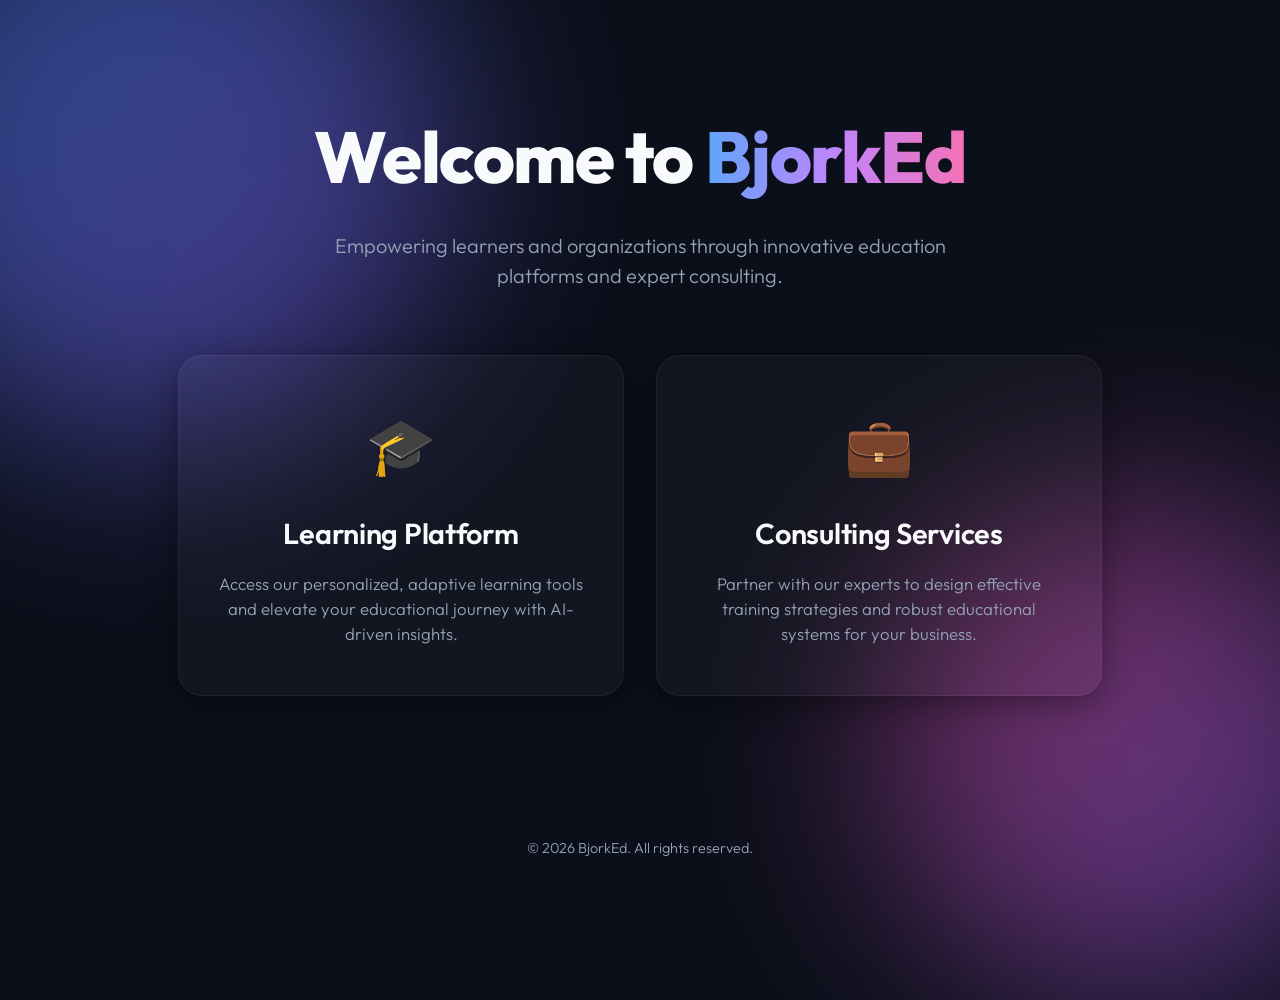
==== index.html @ 40d46040 "feat: add modern company front page, learning, and consulting platforms" ====
<!DOCTYPE html>
<html lang="en">
<head>
    <meta charset="UTF-8">
    <meta name="viewport" content="width=device-width, initial-scale=1.0">
    <meta name="description" content="BjorkEd Company Front Page">
    <title>BjorkEd | Empowering Education & Growth</title>
    <link rel="preconnect" href="https://fonts.googleapis.com">
    <link rel="preconnect" href="https://fonts.gstatic.com" crossorigin>
    <link href="https://fonts.googleapis.com/css2?family=Outfit:wght@300;400;600;800&display=swap" rel="stylesheet">
    <link rel="stylesheet" href="styles.css">
</head>
<body>
    <!-- Animated background blobs -->
    <div class="background-blob blob-1"></div>
    <div class="background-blob blob-2"></div>
    
    <main class="container">
        <header class="hero">
            <h1>Welcome to <span class="gradient-text">BjorkEd</span></h1>
            <p class="subtitle">Empowering learners and organizations through innovative education platforms and expert consulting.</p>
        </header>

        <section class="branches-grid">
            <a href="./learning/" class="branch-card" id="learning-card">
                <div class="card-content">
                    <div class="card-icon">🎓</div>
                    <h2>Learning Platform</h2>
                    <p>Access our personalized, adaptive learning tools and elevate your educational journey with AI-driven insights.</p>
                </div>
            </a>
            
            <a href="./consulting/" class="branch-card" id="consulting-card">
                <div class="card-content">
                    <div class="card-icon">💼</div>
                    <h2>Consulting Services</h2>
                    <p>Partner with our experts to design effective training strategies and robust educational systems for your business.</p>
                </div>
            </a>
        </section>
    </main>

    <footer>
        <p>&copy; 2026 BjorkEd. All rights reserved.</p>
    </footer>

    <script src="script.js"></script>
</body>
</html>
---- styles.css ----
:root {
    --bg-color: #0b0f19;
    --text-primary: #f8fafc;
    --text-secondary: #94a3b8;
    --accent-1: #3b82f6; /* Blue */
    --accent-2: #8b5cf6; /* Purple */
    --accent-3: #ec4899; /* Pink */
    --glass-bg: rgba(255, 255, 255, 0.03);
    --glass-border: rgba(255, 255, 255, 0.05);
    --glass-hover-border: rgba(255, 255, 255, 0.15);
    --glass-shadow: 0 8px 32px 0 rgba(0, 0, 0, 0.37);
}

* {
    margin: 0;
    padding: 0;
    box-sizing: border-box;
}

body {
    font-family: 'Outfit', sans-serif;
    background-color: var(--bg-color);
    color: var(--text-primary);
    min-height: 100vh;
    display: flex;
    flex-direction: column;
    overflow-x: hidden;
    position: relative;
    line-height: 1.5;
}

/* Background Animated Blobs */
.background-blob {
    position: absolute;
    filter: blur(100px);
    z-index: -1;
    border-radius: 50%;
    animation: float 18s infinite ease-in-out alternate;
    opacity: 0.5;
}

.blob-1 {
    width: 600px;
    height: 600px;
    background: linear-gradient(135deg, var(--accent-1), var(--accent-2));
    top: -150px;
    left: -150px;
}

.blob-2 {
    width: 500px;
    height: 500px;
    background: linear-gradient(135deg, var(--accent-3), var(--accent-2));
    bottom: -100px;
    right: -100px;
    animation-delay: -9s;
}

@keyframes float {
    0% { transform: translate(0, 0) scale(1); }
    100% { transform: translate(60px, 80px) scale(1.15); }
}

.container {
    flex: 1;
    display: flex;
    flex-direction: column;
    align-items: center;
    justify-content: center;
    padding: 2rem;
    max-width: 1000px;
    margin: 0 auto;
    z-index: 1;
}

.hero {
    text-align: center;
    margin-bottom: 4rem;
    animation: fadeUp 1s cubic-bezier(0.16, 1, 0.3, 1) forwards;
    opacity: 0;
    transform: translateY(20px);
}

.hero h1 {
    font-size: 4.5rem;
    font-weight: 800;
    letter-spacing: -0.02em;
    margin-bottom: 1.25rem;
}

.gradient-text {
    background: linear-gradient(to right, #60a5fa 0%, #c084fc 50%, #f472b6 100%);
    -webkit-background-clip: text;
    -webkit-text-fill-color: transparent;
    background-clip: text;
}

.hero .subtitle {
    font-size: 1.25rem;
    color: var(--text-secondary);
    max-width: 650px;
    margin: 0 auto;
    font-weight: 300;
}

.branches-grid {
    display: grid;
    grid-template-columns: repeat(auto-fit, minmax(320px, 1fr));
    gap: 2rem;
    width: 100%;
    opacity: 0;
    transform: translateY(20px);
    animation: fadeUp 1s cubic-bezier(0.16, 1, 0.3, 1) 0.2s forwards;
}

.branch-card {
    text-decoration: none;
    color: var(--text-primary);
    background: var(--glass-bg);
    border: 1px solid var(--glass-border);
    border-radius: 24px;
    padding: 3rem 2.5rem;
    text-align: center;
    backdrop-filter: blur(20px);
    -webkit-backdrop-filter: blur(20px);
    box-shadow: var(--glass-shadow);
    transition: all 0.4s cubic-bezier(0.25, 0.8, 0.25, 1);
    position: relative;
    overflow: hidden;
}

/* Dynamic Hover Glow effect based on mouse position */
.branch-card::before {
    content: '';
    position: absolute;
    top: 0; left: 0; right: 0; bottom: 0;
    background: radial-gradient(600px circle at var(--mouse-x, 50%) var(--mouse-y, 50%), rgba(255, 255, 255, 0.08), transparent 40%);
    z-index: 0;
    opacity: 0;
    transition: opacity 0.5s;
    pointer-events: none;
}

.branch-card:hover::before {
    opacity: 1;
}

.branch-card:hover {
    transform: translateY(-8px);
    border-color: var(--glass-hover-border);
    box-shadow: 0 20px 40px rgba(0, 0, 0, 0.4);
}

.card-content {
    position: relative;
    z-index: 1;
}

.card-icon {
    font-size: 3.5rem;
    margin-bottom: 1.5rem;
    display: inline-block;
    transition: transform 0.3s ease;
}

.branch-card:hover .card-icon {
    transform: scale(1.1) rotate(-5deg);
}

.branch-card h2 {
    font-size: 1.8rem;
    font-weight: 600;
    margin-bottom: 1rem;
    letter-spacing: -0.01em;
}

.branch-card p {
    color: var(--text-secondary);
    font-weight: 300;
    font-size: 1.05rem;
}

footer {
    text-align: center;
    padding: 2.5rem;
    color: var(--text-secondary);
    font-size: 0.9rem;
    z-index: 1;
    font-weight: 300;
}

@keyframes fadeUp {
    to {
        opacity: 1;
        transform: translateY(0);
    }
}

@media (max-width: 768px) {
    .hero h1 {
        font-size: 3.2rem;
    }
    .branches-grid {
        grid-template-columns: 1fr;
    }
}
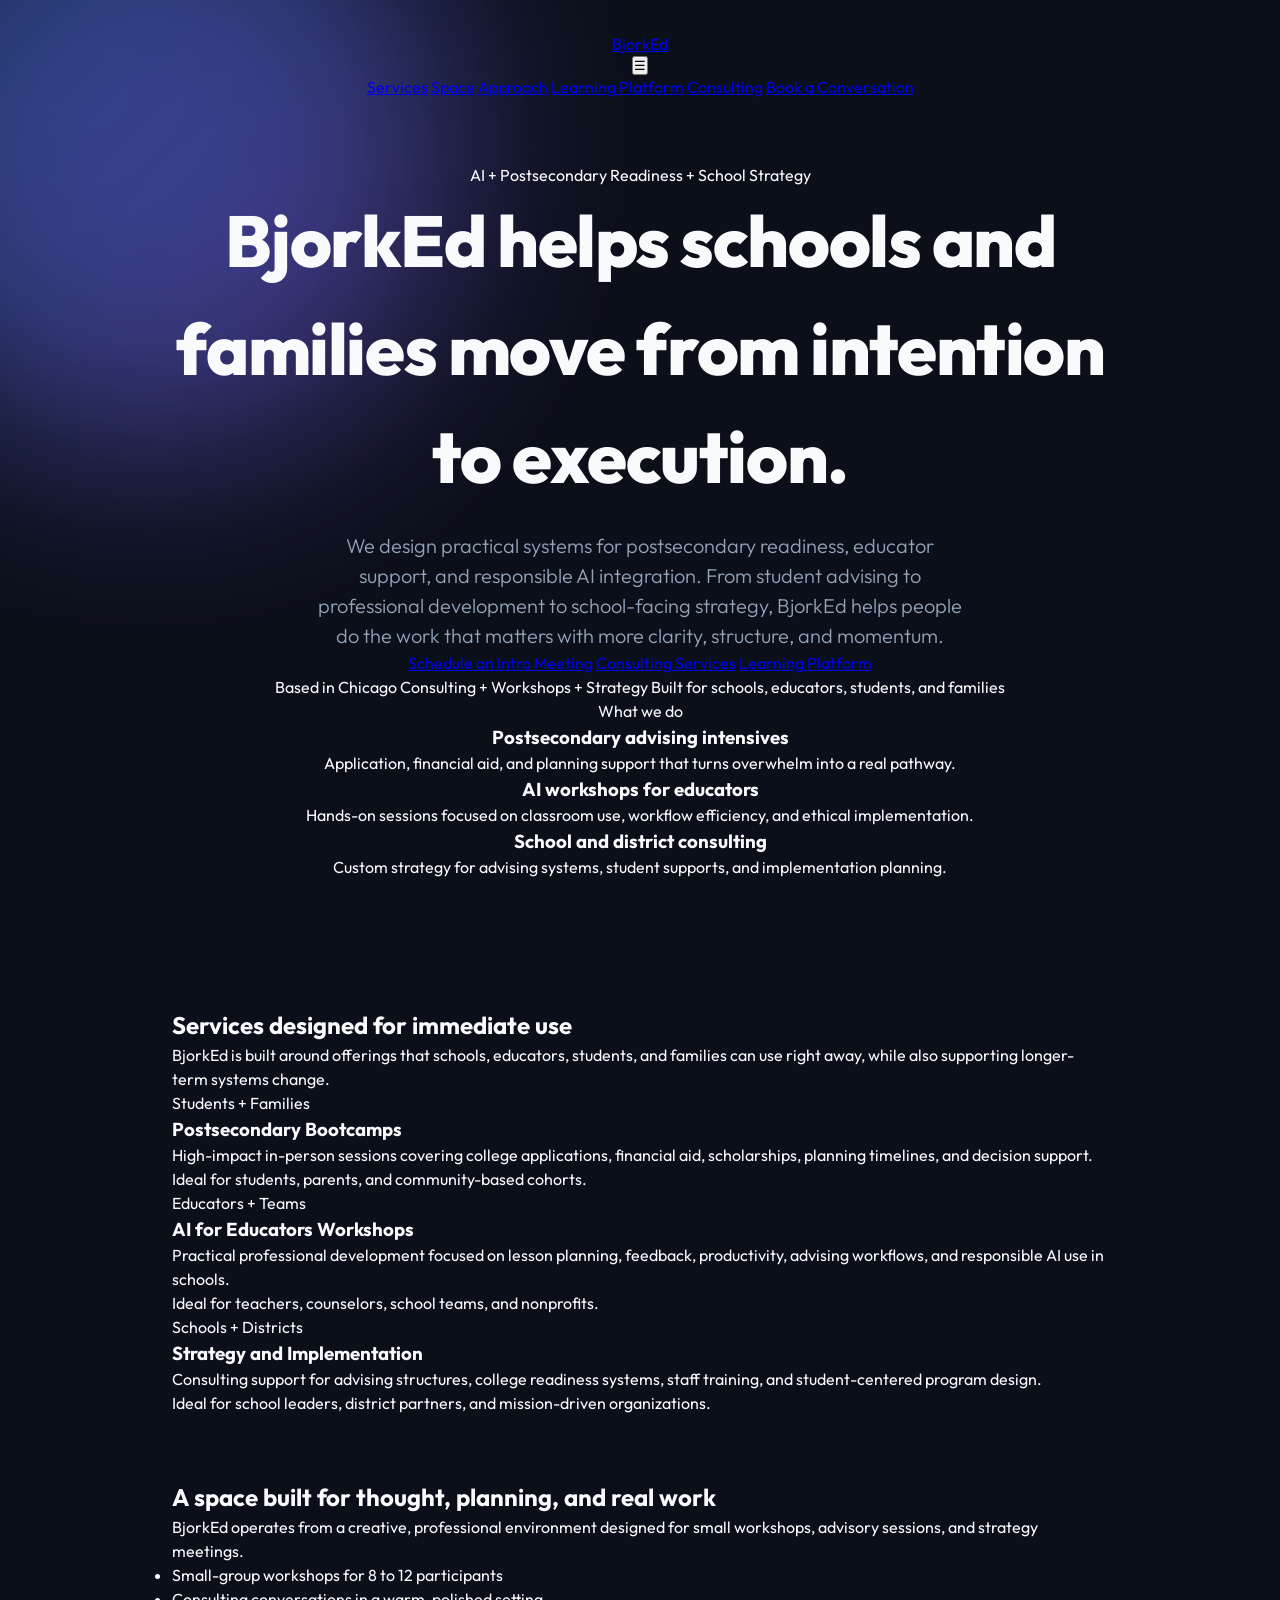
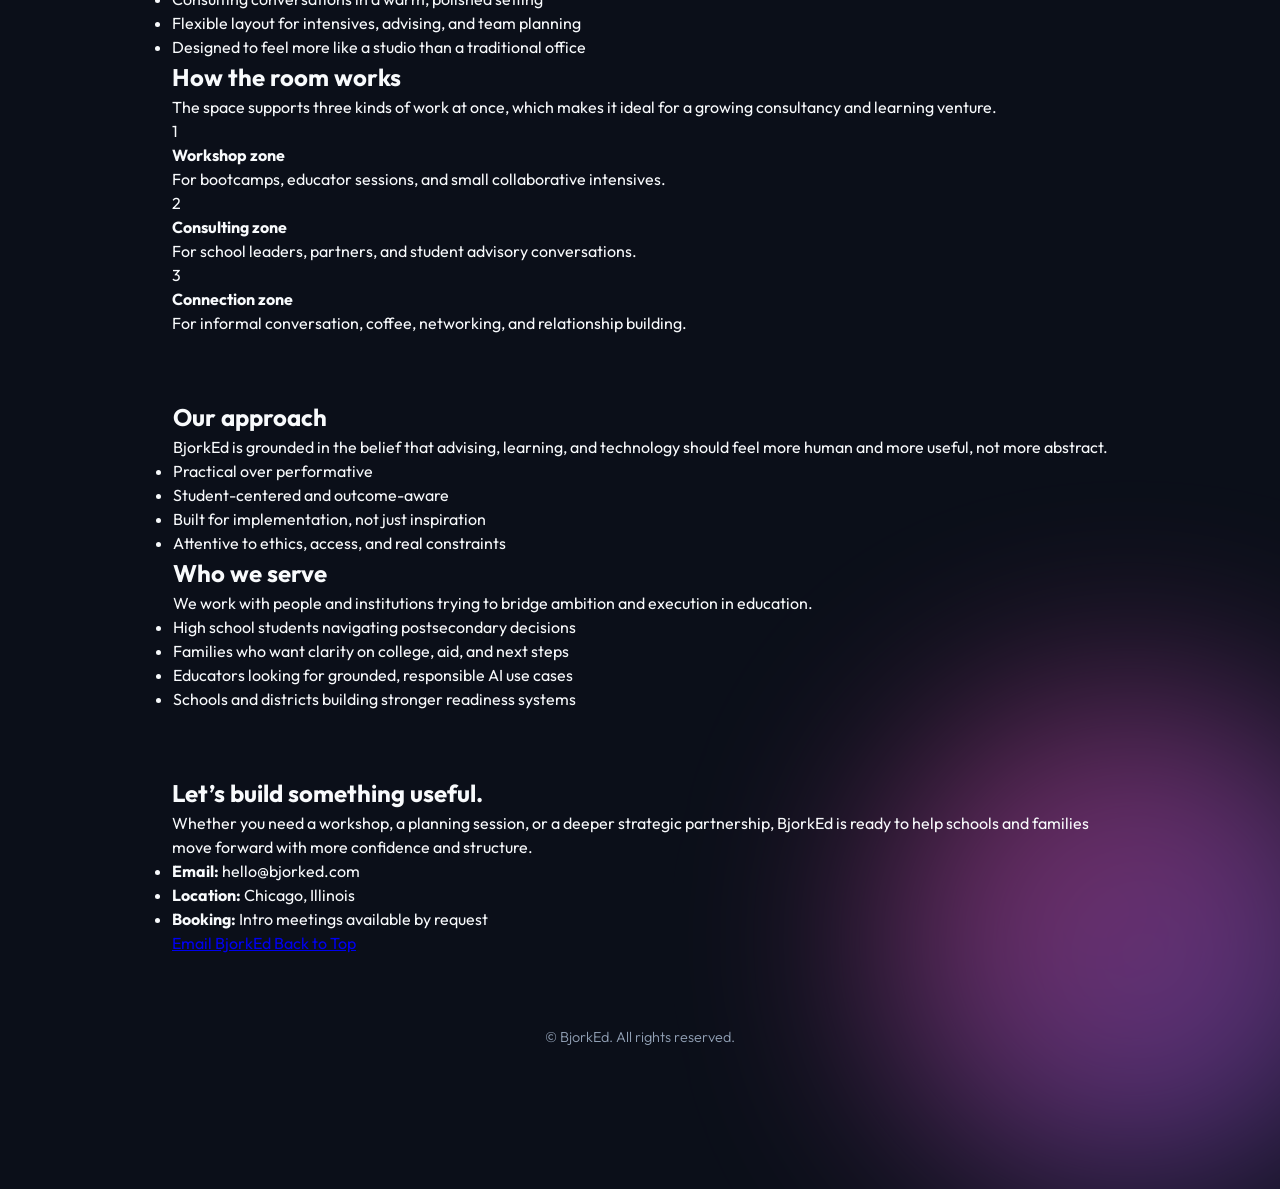
==== commit 9f812639: "Revise index.html for improved structure and content Updated the HTML structure and content for the " ====
--- a/index.html
+++ b/index.html
@@ -1,49 +1,282 @@
 <!DOCTYPE html>
 <html lang="en">
 <head>
-    <meta charset="UTF-8">
-    <meta name="viewport" content="width=device-width, initial-scale=1.0">
-    <meta name="description" content="BjorkEd Company Front Page">
-    <title>BjorkEd | Empowering Education & Growth</title>
-    <link rel="preconnect" href="https://fonts.googleapis.com">
-    <link rel="preconnect" href="https://fonts.gstatic.com" crossorigin>
-    <link href="https://fonts.googleapis.com/css2?family=Outfit:wght@300;400;600;800&display=swap" rel="stylesheet">
-    <link rel="stylesheet" href="styles.css">
+  <meta charset="UTF-8" />
+  <meta name="viewport" content="width=device-width, initial-scale=1.0" />
+  <meta
+    name="description"
+    content="BjorkEd helps schools, educators, students, and families navigate postsecondary readiness, AI integration, and practical advising systems."
+  />
+  <title>BjorkEd | AI + Postsecondary Readiness</title>
+
+  <link rel="preconnect" href="https://fonts.googleapis.com" />
+  <link rel="preconnect" href="https://fonts.gstatic.com" crossorigin />
+  <link
+    href="https://fonts.googleapis.com/css2?family=Outfit:wght@300;400;500;600;700;800&display=swap"
+    rel="stylesheet"
+  />
+  <link rel="stylesheet" href="styles.css" />
 </head>
 <body>
-    <!-- Animated background blobs -->
-    <div class="background-blob blob-1"></div>
-    <div class="background-blob blob-2"></div>
-    
-    <main class="container">
-        <header class="hero">
-            <h1>Welcome to <span class="gradient-text">BjorkEd</span></h1>
-            <p class="subtitle">Empowering learners and organizations through innovative education platforms and expert consulting.</p>
-        </header>
-
-        <section class="branches-grid">
-            <a href="./learning/" class="branch-card" id="learning-card">
-                <div class="card-content">
-                    <div class="card-icon">🎓</div>
-                    <h2>Learning Platform</h2>
-                    <p>Access our personalized, adaptive learning tools and elevate your educational journey with AI-driven insights.</p>
-                </div>
+  <div class="background-blob blob-1"></div>
+  <div class="background-blob blob-2"></div>
+
+  <nav class="nav">
+    <div class="container nav-inner">
+      <a class="brand" href="#top">Bjork<span>Ed</span></a>
+
+      <button class="menu-toggle" id="menu-toggle" aria-label="Toggle menu" aria-expanded="false">
+        ☰
+      </button>
+
+      <div class="nav-links" id="nav-links">
+        <a href="#services">Services</a>
+        <a href="#space">Space</a>
+        <a href="#approach">Approach</a>
+        <a href="./learning/">Learning Platform</a>
+        <a href="./consulting/">Consulting</a>
+        <a href="#contact" class="btn btn-secondary nav-cta">Book a Conversation</a>
+      </div>
+    </div>
+  </nav>
+
+  <main id="top">
+    <section class="hero container">
+      <div class="hero-grid">
+        <div class="hero-copy">
+          <div class="eyebrow">AI + Postsecondary Readiness + School Strategy</div>
+          <h1>
+            BjorkEd helps schools and families move from intention to execution.
+          </h1>
+          <p class="subtitle">
+            We design practical systems for postsecondary readiness, educator support,
+            and responsible AI integration. From student advising to professional
+            development to school-facing strategy, BjorkEd helps people do the work that
+            matters with more clarity, structure, and momentum.
+          </p>
+
+          <div class="hero-actions">
+            <a href="#contact" class="btn btn-primary">Schedule an Intro Meeting</a>
+            <a href="./consulting/" class="btn btn-secondary">Consulting Services</a>
+            <a href="./learning/" class="btn btn-secondary">Learning Platform</a>
+          </div>
+
+          <div class="proof-points">
+            <span>Based in Chicago</span>
+            <span>Consulting + Workshops + Strategy</span>
+            <span>Built for schools, educators, students, and families</span>
+          </div>
+        </div>
+
+        <div class="hero-card">
+          <div class="card-label">What we do</div>
+
+          <div class="hero-service">
+            <h3>Postsecondary advising intensives</h3>
+            <p>
+              Application, financial aid, and planning support that turns overwhelm into
+              a real pathway.
+            </p>
+          </div>
+
+          <div class="hero-service">
+            <h3>AI workshops for educators</h3>
+            <p>
+              Hands-on sessions focused on classroom use, workflow efficiency, and
+              ethical implementation.
+            </p>
+          </div>
+
+          <div class="hero-service">
+            <h3>School and district consulting</h3>
+            <p>
+              Custom strategy for advising systems, student supports, and implementation
+              planning.
+            </p>
+          </div>
+        </div>
+      </div>
+    </section>
+
+    <section id="services" class="section container">
+      <div class="section-head">
+        <h2>Services designed for immediate use</h2>
+        <p>
+          BjorkEd is built around offerings that schools, educators, students, and
+          families can use right away, while also supporting longer-term systems change.
+        </p>
+      </div>
+
+      <div class="grid-3">
+        <article class="card">
+          <span class="tag">Students + Families</span>
+          <h3>Postsecondary Bootcamps</h3>
+          <p>
+            High-impact in-person sessions covering college applications, financial aid,
+            scholarships, planning timelines, and decision support.
+          </p>
+          <p class="card-note">
+            Ideal for students, parents, and community-based cohorts.
+          </p>
+        </article>
+
+        <article class="card">
+          <span class="tag">Educators + Teams</span>
+          <h3>AI for Educators Workshops</h3>
+          <p>
+            Practical professional development focused on lesson planning, feedback,
+            productivity, advising workflows, and responsible AI use in schools.
+          </p>
+          <p class="card-note">
+            Ideal for teachers, counselors, school teams, and nonprofits.
+          </p>
+        </article>
+
+        <article class="card">
+          <span class="tag">Schools + Districts</span>
+          <h3>Strategy and Implementation</h3>
+          <p>
+            Consulting support for advising structures, college readiness systems, staff
+            training, and student-centered program design.
+          </p>
+          <p class="card-note">
+            Ideal for school leaders, district partners, and mission-driven organizations.
+          </p>
+        </article>
+      </div>
+    </section>
+
+    <section id="space" class="section container">
+      <div class="two-col">
+        <article class="card">
+          <div class="section-head compact">
+            <h2>A space built for thought, planning, and real work</h2>
+            <p>
+              BjorkEd operates from a creative, professional environment designed for
+              small workshops, advisory sessions, and strategy meetings.
+            </p>
+          </div>
+
+          <ul class="feature-list">
+            <li>Small-group workshops for 8 to 12 participants</li>
+            <li>Consulting conversations in a warm, polished setting</li>
+            <li>Flexible layout for intensives, advising, and team planning</li>
+            <li>Designed to feel more like a studio than a traditional office</li>
+          </ul>
+        </article>
+
+        <article class="card">
+          <div class="section-head compact">
+            <h2>How the room works</h2>
+            <p>
+              The space supports three kinds of work at once, which makes it ideal for a
+              growing consultancy and learning venture.
+            </p>
+          </div>
+
+          <div class="steps">
+            <div class="step">
+              <div class="step-number">1</div>
+              <div>
+                <strong>Workshop zone</strong>
+                <p>For bootcamps, educator sessions, and small collaborative intensives.</p>
+              </div>
+            </div>
+
+            <div class="step">
+              <div class="step-number">2</div>
+              <div>
+                <strong>Consulting zone</strong>
+                <p>For school leaders, partners, and student advisory conversations.</p>
+              </div>
+            </div>
+
+            <div class="step">
+              <div class="step-number">3</div>
+              <div>
+                <strong>Connection zone</strong>
+                <p>For informal conversation, coffee, networking, and relationship building.</p>
+              </div>
+            </div>
+          </div>
+        </article>
+      </div>
+    </section>
+
+    <section id="approach" class="section container">
+      <div class="two-col">
+        <article class="card">
+          <div class="section-head compact">
+            <h2>Our approach</h2>
+            <p>
+              BjorkEd is grounded in the belief that advising, learning, and technology
+              should feel more human and more useful, not more abstract.
+            </p>
+          </div>
+
+          <ul class="feature-list">
+            <li>Practical over performative</li>
+            <li>Student-centered and outcome-aware</li>
+            <li>Built for implementation, not just inspiration</li>
+            <li>Attentive to ethics, access, and real constraints</li>
+          </ul>
+        </article>
+
+        <article class="card">
+          <div class="section-head compact">
+            <h2>Who we serve</h2>
+            <p>
+              We work with people and institutions trying to bridge ambition and execution
+              in education.
+            </p>
+          </div>
+
+          <ul class="feature-list">
+            <li>High school students navigating postsecondary decisions</li>
+            <li>Families who want clarity on college, aid, and next steps</li>
+            <li>Educators looking for grounded, responsible AI use cases</li>
+            <li>Schools and districts building stronger readiness systems</li>
+          </ul>
+        </article>
+      </div>
+    </section>
+
+    <section id="contact" class="section container contact-section">
+      <div class="cta-box">
+        <div>
+          <h2>Let’s build something useful.</h2>
+          <p>
+            Whether you need a workshop, a planning session, or a deeper strategic
+            partnership, BjorkEd is ready to help schools and families move forward with
+            more confidence and structure.
+          </p>
+        </div>
+
+        <div class="contact-panel">
+          <ul class="contact-list">
+            <li><strong>Email:</strong> hello@bjorked.com</li>
+            <li><strong>Location:</strong> Chicago, Illinois</li>
+            <li><strong>Booking:</strong> Intro meetings available by request</li>
+          </ul>
+
+          <div class="hero-actions">
+            <a
+              class="btn btn-primary"
+              href="mailto:hello@bjorked.com?subject=BjorkEd%20Inquiry"
+            >
+              Email BjorkEd
             </a>
-            
-            <a href="./consulting/" class="branch-card" id="consulting-card">
-                <div class="card-content">
-                    <div class="card-icon">💼</div>
-                    <h2>Consulting Services</h2>
-                    <p>Partner with our experts to design effective training strategies and robust educational systems for your business.</p>
-                </div>
-            </a>
-        </section>
-    </main>
-
-    <footer>
-        <p>&copy; 2026 BjorkEd. All rights reserved.</p>
-    </footer>
-
-    <script src="script.js"></script>
+            <a class="btn btn-secondary" href="#top">Back to Top</a>
+          </div>
+        </div>
+      </div>
+    </section>
+  </main>
+
+  <footer>
+    <p>&copy; <span id="year"></span> BjorkEd. All rights reserved.</p>
+  </footer>
+
+  <script src="script.js"></script>
 </body>
 </html>
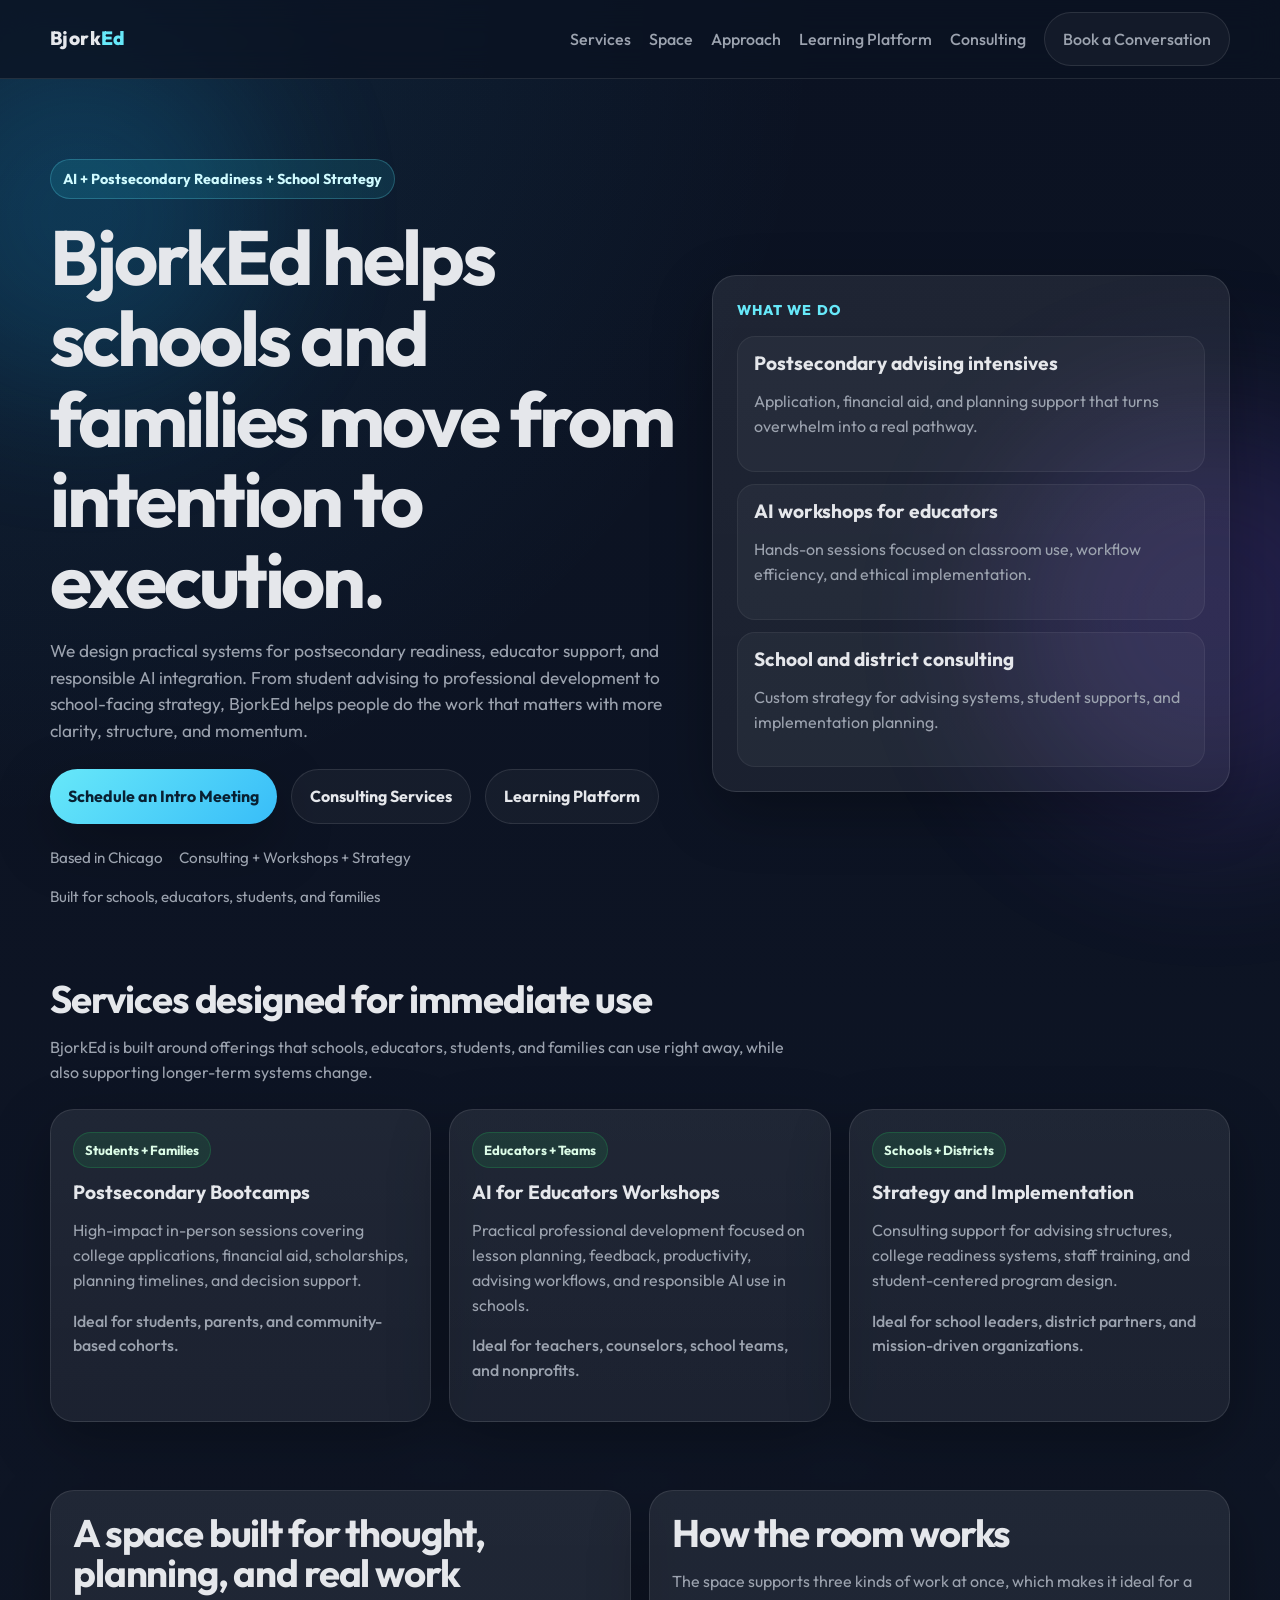
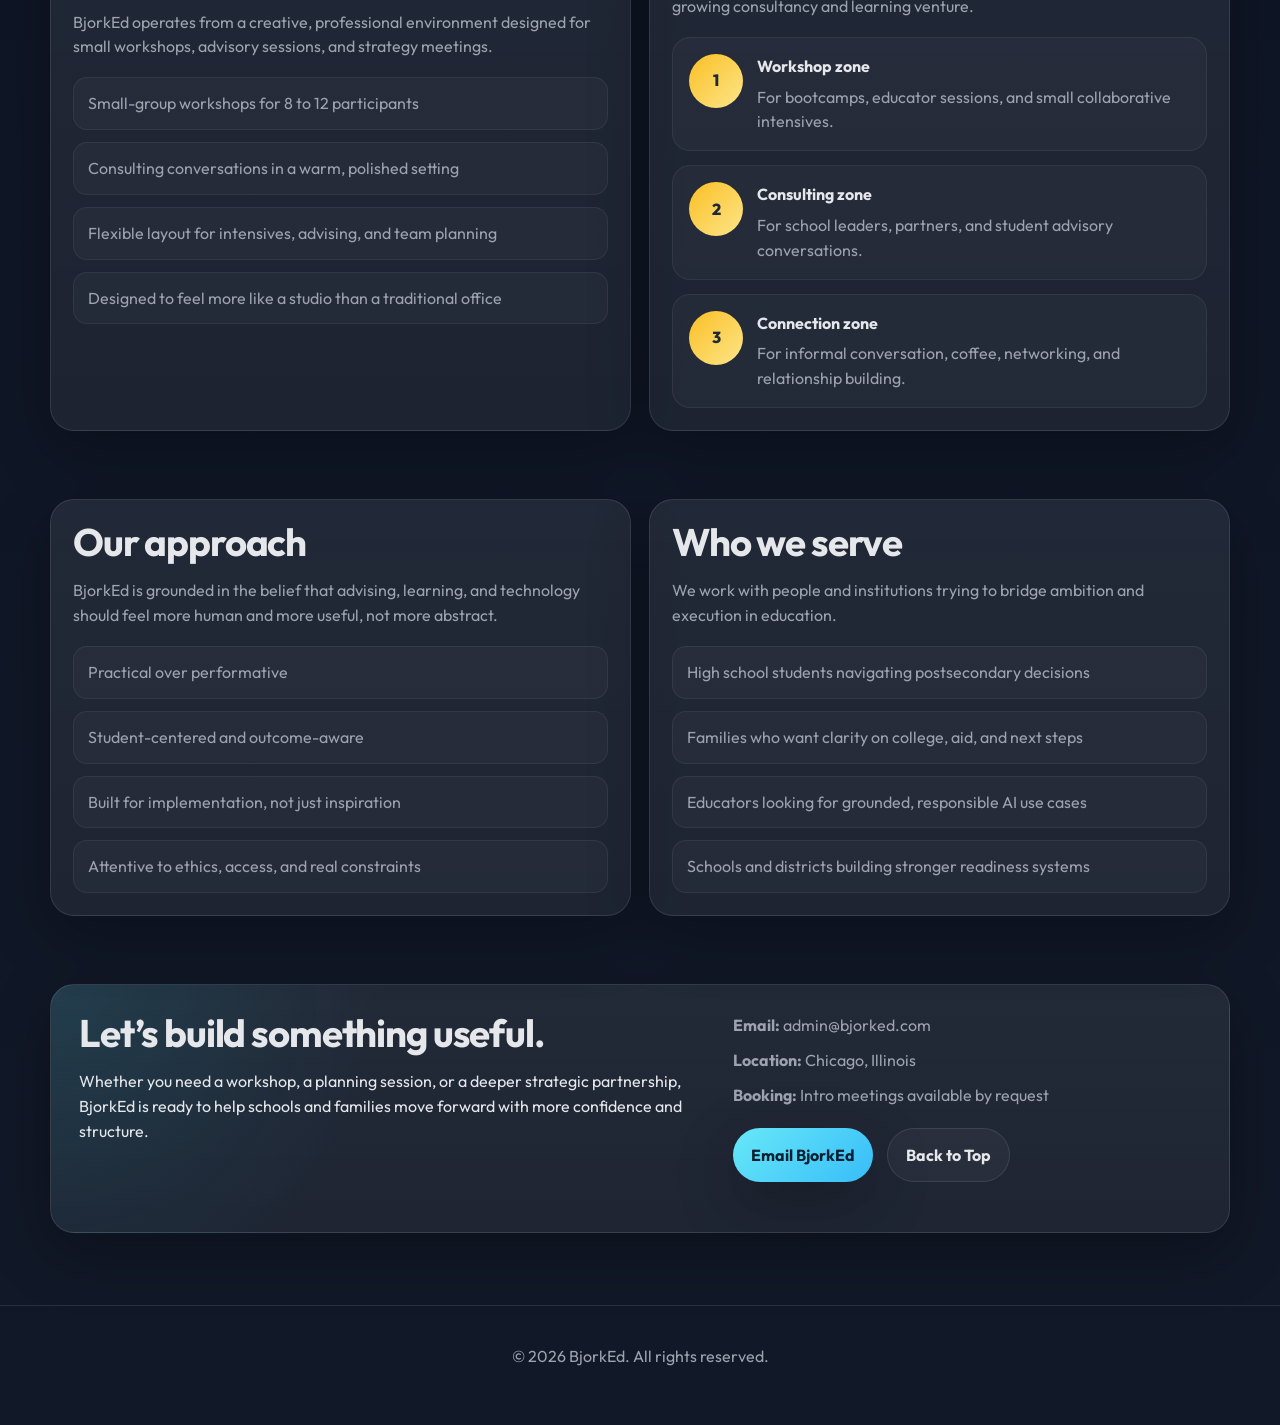
==== commit 313a13fb: "Update contact email from hello@ to admin@" ====
--- a/index.html
+++ b/index.html
@@ -254,7 +254,7 @@
 
         <div class="contact-panel">
           <ul class="contact-list">
-            <li><strong>Email:</strong> hello@bjorked.com</li>
+            <li><strong>Email:</strong> admin@bjorked.com</li>
             <li><strong>Location:</strong> Chicago, Illinois</li>
             <li><strong>Booking:</strong> Intro meetings available by request</li>
           </ul>
@@ -262,7 +262,7 @@
           <div class="hero-actions">
             <a
               class="btn btn-primary"
-              href="mailto:hello@bjorked.com?subject=BjorkEd%20Inquiry"
+              href="mailto:admin@bjorked.com?subject=BjorkEd%20Inquiry"
             >
               Email BjorkEd
             </a>
--- a/styles.css
+++ b/styles.css
@@ -1,206 +1,445 @@
 :root {
-    --bg-color: #0b0f19;
-    --text-primary: #f8fafc;
-    --text-secondary: #94a3b8;
-    --accent-1: #3b82f6; /* Blue */
-    --accent-2: #8b5cf6; /* Purple */
-    --accent-3: #ec4899; /* Pink */
-    --glass-bg: rgba(255, 255, 255, 0.03);
-    --glass-border: rgba(255, 255, 255, 0.05);
-    --glass-hover-border: rgba(255, 255, 255, 0.15);
-    --glass-shadow: 0 8px 32px 0 rgba(0, 0, 0, 0.37);
+  --bg: #0b1222;
+  --bg-2: #111827;
+  --panel: rgba(255, 255, 255, 0.06);
+  --panel-strong: rgba(255, 255, 255, 0.08);
+  --line: rgba(255, 255, 255, 0.1);
+  --text: #e5e7eb;
+  --muted: #9ca3af;
+  --accent: #67e8f9;
+  --accent-2: #38bdf8;
+  --green: #22c55e;
+  --gold: #fbbf24;
+  --shadow: 0 20px 60px rgba(0, 0, 0, 0.28);
+  --radius: 24px;
+  --max-width: 1180px;
 }
 
 * {
-    margin: 0;
-    padding: 0;
-    box-sizing: border-box;
+  box-sizing: border-box;
+}
+
+html {
+  scroll-behavior: smooth;
 }
 
 body {
-    font-family: 'Outfit', sans-serif;
-    background-color: var(--bg-color);
-    color: var(--text-primary);
-    min-height: 100vh;
+  margin: 0;
+  font-family: "Outfit", sans-serif;
+  background:
+    radial-gradient(circle at top left, rgba(56, 189, 248, 0.12), transparent 25%),
+    linear-gradient(180deg, var(--bg) 0%, var(--bg-2) 100%);
+  color: var(--text);
+  line-height: 1.55;
+  overflow-x: hidden;
+}
+
+a {
+  color: inherit;
+  text-decoration: none;
+}
+
+.container {
+  width: min(calc(100% - 32px), var(--max-width));
+  margin: 0 auto;
+}
+
+.background-blob {
+  position: fixed;
+  border-radius: 999px;
+  filter: blur(80px);
+  opacity: 0.18;
+  z-index: -1;
+  pointer-events: none;
+}
+
+.blob-1 {
+  width: 360px;
+  height: 360px;
+  background: #0ea5e9;
+  top: 4%;
+  left: -100px;
+}
+
+.blob-2 {
+  width: 420px;
+  height: 420px;
+  background: #8b5cf6;
+  right: -140px;
+  bottom: 8%;
+}
+
+.nav {
+  position: sticky;
+  top: 0;
+  z-index: 100;
+  backdrop-filter: blur(16px);
+  background: rgba(11, 18, 34, 0.78);
+  border-bottom: 1px solid var(--line);
+}
+
+.nav-inner {
+  display: flex;
+  align-items: center;
+  justify-content: space-between;
+  gap: 20px;
+  min-height: 78px;
+}
+
+.brand {
+  font-size: 1.2rem;
+  font-weight: 800;
+  letter-spacing: 0.02em;
+}
+
+.brand span {
+  color: var(--accent);
+}
+
+.nav-links {
+  display: flex;
+  align-items: center;
+  gap: 18px;
+  flex-wrap: wrap;
+}
+
+.nav-links a {
+  color: var(--muted);
+  font-weight: 500;
+  transition: color 0.2s ease;
+}
+
+.nav-links a:hover {
+  color: var(--text);
+}
+
+.menu-toggle {
+  display: none;
+  border: 1px solid var(--line);
+  background: rgba(255, 255, 255, 0.04);
+  color: var(--text);
+  border-radius: 14px;
+  padding: 10px 12px;
+  font-size: 1.1rem;
+  cursor: pointer;
+}
+
+.hero {
+  padding: 80px 0 36px;
+}
+
+.hero-grid {
+  display: grid;
+  grid-template-columns: 1.1fr 0.9fr;
+  gap: 28px;
+  align-items: center;
+}
+
+.eyebrow {
+  display: inline-block;
+  margin-bottom: 18px;
+  padding: 8px 12px;
+  font-size: 0.9rem;
+  font-weight: 700;
+  border-radius: 999px;
+  color: #cffafe;
+  background: rgba(34, 211, 238, 0.12);
+  border: 1px solid rgba(103, 232, 249, 0.24);
+}
+
+h1,
+h2,
+h3 {
+  margin: 0 0 14px;
+  line-height: 1.05;
+}
+
+h1 {
+  font-size: clamp(2.8rem, 6vw, 5rem);
+  letter-spacing: -0.04em;
+}
+
+h2 {
+  font-size: clamp(1.8rem, 3vw, 2.6rem);
+  letter-spacing: -0.03em;
+}
+
+h3 {
+  font-size: 1.2rem;
+}
+
+.subtitle,
+.section-head p,
+.card p,
+.feature-list li,
+.step p,
+.contact-list li,
+.card-note,
+.hero-service p {
+  color: var(--muted);
+}
+
+.subtitle {
+  max-width: 720px;
+  font-size: 1.08rem;
+  margin-bottom: 24px;
+}
+
+.hero-actions {
+  display: flex;
+  gap: 14px;
+  flex-wrap: wrap;
+  margin-bottom: 22px;
+}
+
+.btn {
+  display: inline-flex;
+  align-items: center;
+  justify-content: center;
+  gap: 10px;
+  padding: 14px 18px;
+  border-radius: 999px;
+  font-weight: 700;
+  transition: transform 0.2s ease, border-color 0.2s ease, background 0.2s ease;
+}
+
+.btn:hover {
+  transform: translateY(-1px);
+}
+
+.btn-primary {
+  color: #082032;
+  background: linear-gradient(135deg, var(--accent), var(--accent-2));
+  box-shadow: var(--shadow);
+}
+
+.btn-secondary {
+  color: var(--text);
+  background: rgba(255, 255, 255, 0.04);
+  border: 1px solid var(--line);
+}
+
+.proof-points {
+  display: flex;
+  flex-wrap: wrap;
+  gap: 16px;
+  color: var(--muted);
+  font-size: 0.95rem;
+}
+
+.hero-card,
+.card,
+.cta-box {
+  border: 1px solid var(--line);
+  background: linear-gradient(180deg, var(--panel-strong), var(--panel));
+  border-radius: var(--radius);
+  box-shadow: var(--shadow);
+}
+
+.hero-card {
+  padding: 24px;
+}
+
+.card-label {
+  font-size: 0.88rem;
+  text-transform: uppercase;
+  letter-spacing: 0.08em;
+  font-weight: 800;
+  color: var(--accent);
+  margin-bottom: 14px;
+}
+
+.hero-service {
+  padding: 16px;
+  border-radius: 18px;
+  border: 1px solid rgba(255, 255, 255, 0.06);
+  background: rgba(255, 255, 255, 0.04);
+  margin-bottom: 12px;
+}
+
+.hero-service:last-child {
+  margin-bottom: 0;
+}
+
+.section {
+  padding: 34px 0;
+}
+
+.section-head {
+  max-width: 760px;
+  margin-bottom: 24px;
+}
+
+.section-head.compact {
+  margin-bottom: 18px;
+}
+
+.grid-3 {
+  display: grid;
+  grid-template-columns: repeat(3, 1fr);
+  gap: 18px;
+}
+
+.card {
+  padding: 22px;
+}
+
+.tag {
+  display: inline-block;
+  margin-bottom: 14px;
+  padding: 7px 11px;
+  border-radius: 999px;
+  font-size: 0.82rem;
+  font-weight: 700;
+  color: #dcfce7;
+  background: rgba(34, 197, 94, 0.12);
+  border: 1px solid rgba(34, 197, 94, 0.22);
+}
+
+.card-note {
+  margin-top: 10px;
+  font-weight: 500;
+}
+
+.two-col {
+  display: grid;
+  grid-template-columns: 1fr 1fr;
+  gap: 18px;
+}
+
+.feature-list,
+.contact-list {
+  list-style: none;
+  padding: 0;
+  margin: 0;
+}
+
+.feature-list {
+  display: grid;
+  gap: 12px;
+}
+
+.feature-list li {
+  padding: 13px 14px;
+  border-radius: 14px;
+  border: 1px solid rgba(255, 255, 255, 0.06);
+  background: rgba(255, 255, 255, 0.03);
+}
+
+.steps {
+  display: grid;
+  gap: 14px;
+}
+
+.step {
+  display: grid;
+  grid-template-columns: 54px 1fr;
+  gap: 14px;
+  padding: 16px;
+  border-radius: 18px;
+  border: 1px solid rgba(255, 255, 255, 0.06);
+  background: rgba(255, 255, 255, 0.03);
+}
+
+.step-number {
+  width: 54px;
+  height: 54px;
+  display: grid;
+  place-items: center;
+  border-radius: 50%;
+  font-weight: 800;
+  color: #1f2937;
+  background: linear-gradient(135deg, var(--gold), #fde68a);
+}
+
+.step p {
+  margin: 6px 0 0;
+}
+
+.contact-section {
+  padding-bottom: 72px;
+}
+
+.cta-box {
+  padding: 28px;
+  display: grid;
+  grid-template-columns: 1.15fr 0.85fr;
+  gap: 20px;
+  background:
+    radial-gradient(circle at top left, rgba(34, 211, 238, 0.12), transparent 28%),
+    linear-gradient(180deg, var(--panel-strong), var(--panel));
+}
+
+.contact-panel {
+  display: flex;
+  flex-direction: column;
+  justify-content: center;
+}
+
+.contact-list {
+  display: grid;
+  gap: 10px;
+  margin-bottom: 20px;
+}
+
+footer {
+  padding: 22px 16px 40px;
+  text-align: center;
+  color: var(--muted);
+  border-top: 1px solid var(--line);
+}
+
+@media (max-width: 980px) {
+  .hero-grid,
+  .grid-3,
+  .two-col,
+  .cta-box {
+    grid-template-columns: 1fr;
+  }
+}
+
+@media (max-width: 760px) {
+  .menu-toggle {
+    display: inline-flex;
+  }
+
+  .nav-inner {
+    align-items: flex-start;
+    flex-wrap: wrap;
+    padding: 14px 0;
+  }
+
+  .nav-links {
+    display: none;
+    width: 100%;
+    flex-direction: column;
+    align-items: flex-start;
+    gap: 14px;
+    padding-top: 12px;
+  }
+
+  .nav-links.open {
     display: flex;
+  }
+
+  .nav-cta {
+    width: 100%;
+  }
+
+  .hero {
+    padding-top: 56px;
+  }
+
+  .hero-actions {
     flex-direction: column;
-    overflow-x: hidden;
-    position: relative;
-    line-height: 1.5;
-}
-
-/* Background Animated Blobs */
-.background-blob {
-    position: absolute;
-    filter: blur(100px);
-    z-index: -1;
-    border-radius: 50%;
-    animation: float 18s infinite ease-in-out alternate;
-    opacity: 0.5;
-}
-
-.blob-1 {
-    width: 600px;
-    height: 600px;
-    background: linear-gradient(135deg, var(--accent-1), var(--accent-2));
-    top: -150px;
-    left: -150px;
-}
-
-.blob-2 {
-    width: 500px;
-    height: 500px;
-    background: linear-gradient(135deg, var(--accent-3), var(--accent-2));
-    bottom: -100px;
-    right: -100px;
-    animation-delay: -9s;
-}
-
-@keyframes float {
-    0% { transform: translate(0, 0) scale(1); }
-    100% { transform: translate(60px, 80px) scale(1.15); }
-}
-
-.container {
-    flex: 1;
-    display: flex;
+  }
+
+  .hero-actions .btn {
+    width: 100%;
+  }
+
+  .proof-points {
     flex-direction: column;
-    align-items: center;
-    justify-content: center;
-    padding: 2rem;
-    max-width: 1000px;
-    margin: 0 auto;
-    z-index: 1;
-}
-
-.hero {
-    text-align: center;
-    margin-bottom: 4rem;
-    animation: fadeUp 1s cubic-bezier(0.16, 1, 0.3, 1) forwards;
-    opacity: 0;
-    transform: translateY(20px);
-}
-
-.hero h1 {
-    font-size: 4.5rem;
-    font-weight: 800;
-    letter-spacing: -0.02em;
-    margin-bottom: 1.25rem;
-}
-
-.gradient-text {
-    background: linear-gradient(to right, #60a5fa 0%, #c084fc 50%, #f472b6 100%);
-    -webkit-background-clip: text;
-    -webkit-text-fill-color: transparent;
-    background-clip: text;
-}
-
-.hero .subtitle {
-    font-size: 1.25rem;
-    color: var(--text-secondary);
-    max-width: 650px;
-    margin: 0 auto;
-    font-weight: 300;
-}
-
-.branches-grid {
-    display: grid;
-    grid-template-columns: repeat(auto-fit, minmax(320px, 1fr));
-    gap: 2rem;
-    width: 100%;
-    opacity: 0;
-    transform: translateY(20px);
-    animation: fadeUp 1s cubic-bezier(0.16, 1, 0.3, 1) 0.2s forwards;
-}
-
-.branch-card {
-    text-decoration: none;
-    color: var(--text-primary);
-    background: var(--glass-bg);
-    border: 1px solid var(--glass-border);
-    border-radius: 24px;
-    padding: 3rem 2.5rem;
-    text-align: center;
-    backdrop-filter: blur(20px);
-    -webkit-backdrop-filter: blur(20px);
-    box-shadow: var(--glass-shadow);
-    transition: all 0.4s cubic-bezier(0.25, 0.8, 0.25, 1);
-    position: relative;
-    overflow: hidden;
-}
-
-/* Dynamic Hover Glow effect based on mouse position */
-.branch-card::before {
-    content: '';
-    position: absolute;
-    top: 0; left: 0; right: 0; bottom: 0;
-    background: radial-gradient(600px circle at var(--mouse-x, 50%) var(--mouse-y, 50%), rgba(255, 255, 255, 0.08), transparent 40%);
-    z-index: 0;
-    opacity: 0;
-    transition: opacity 0.5s;
-    pointer-events: none;
-}
-
-.branch-card:hover::before {
-    opacity: 1;
-}
-
-.branch-card:hover {
-    transform: translateY(-8px);
-    border-color: var(--glass-hover-border);
-    box-shadow: 0 20px 40px rgba(0, 0, 0, 0.4);
-}
-
-.card-content {
-    position: relative;
-    z-index: 1;
-}
-
-.card-icon {
-    font-size: 3.5rem;
-    margin-bottom: 1.5rem;
-    display: inline-block;
-    transition: transform 0.3s ease;
-}
-
-.branch-card:hover .card-icon {
-    transform: scale(1.1) rotate(-5deg);
-}
-
-.branch-card h2 {
-    font-size: 1.8rem;
-    font-weight: 600;
-    margin-bottom: 1rem;
-    letter-spacing: -0.01em;
-}
-
-.branch-card p {
-    color: var(--text-secondary);
-    font-weight: 300;
-    font-size: 1.05rem;
-}
-
-footer {
-    text-align: center;
-    padding: 2.5rem;
-    color: var(--text-secondary);
-    font-size: 0.9rem;
-    z-index: 1;
-    font-weight: 300;
-}
-
-@keyframes fadeUp {
-    to {
-        opacity: 1;
-        transform: translateY(0);
-    }
-}
-
-@media (max-width: 768px) {
-    .hero h1 {
-        font-size: 3.2rem;
-    }
-    .branches-grid {
-        grid-template-columns: 1fr;
-    }
-}
+    gap: 10px;
+  }
+}
